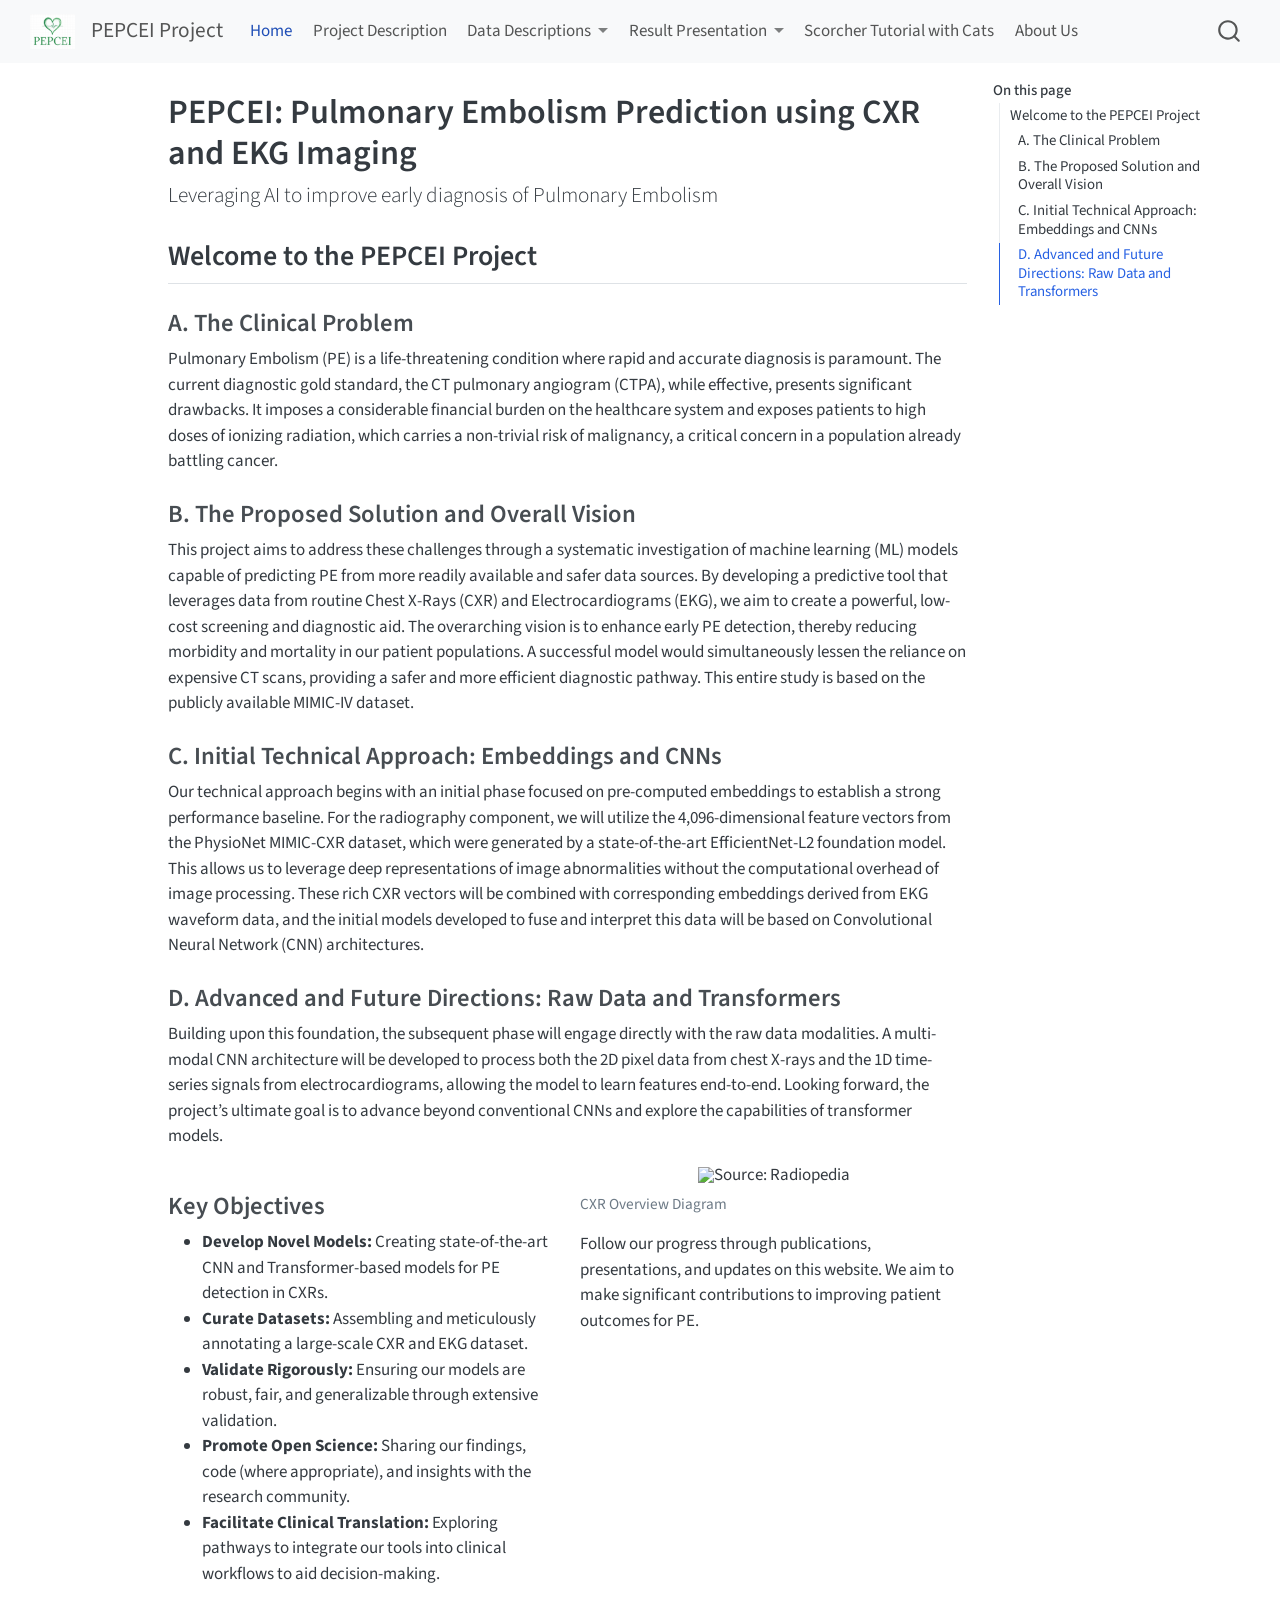
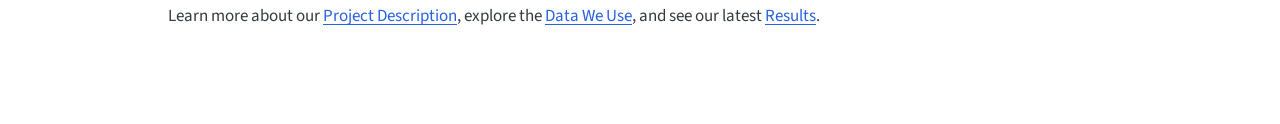
==== index.html @ 25989b94 "Built site for gh-pages" ====
<!DOCTYPE html>
<html xmlns="http://www.w3.org/1999/xhtml" lang="en" xml:lang="en"><head>

<meta charset="utf-8">
<meta name="generator" content="quarto-1.6.42">

<meta name="viewport" content="width=device-width, initial-scale=1.0, user-scalable=yes">


<title>PEPCEI: Pulmonary Embolism Prediction using CXR and EKG Imaging – PEPCEI</title>
<style>
code{white-space: pre-wrap;}
span.smallcaps{font-variant: small-caps;}
div.columns{display: flex; gap: min(4vw, 1.5em);}
div.column{flex: auto; overflow-x: auto;}
div.hanging-indent{margin-left: 1.5em; text-indent: -1.5em;}
ul.task-list{list-style: none;}
ul.task-list li input[type="checkbox"] {
  width: 0.8em;
  margin: 0 0.8em 0.2em -1em; /* quarto-specific, see https://github.com/quarto-dev/quarto-cli/issues/4556 */ 
  vertical-align: middle;
}
</style>


<script src="site_libs/quarto-nav/quarto-nav.js"></script>
<script src="site_libs/quarto-nav/headroom.min.js"></script>
<script src="site_libs/clipboard/clipboard.min.js"></script>
<script src="site_libs/quarto-search/autocomplete.umd.js"></script>
<script src="site_libs/quarto-search/fuse.min.js"></script>
<script src="site_libs/quarto-search/quarto-search.js"></script>
<meta name="quarto:offset" content="./">
<link href="./static/pepcei.png" rel="icon" type="image/png">
<script src="site_libs/quarto-html/quarto.js"></script>
<script src="site_libs/quarto-html/popper.min.js"></script>
<script src="site_libs/quarto-html/tippy.umd.min.js"></script>
<script src="site_libs/quarto-html/anchor.min.js"></script>
<link href="site_libs/quarto-html/tippy.css" rel="stylesheet">
<link href="site_libs/quarto-html/quarto-syntax-highlighting-2f5df379a58b258e96c21c0638c20c03.css" rel="stylesheet" id="quarto-text-highlighting-styles">
<script src="site_libs/bootstrap/bootstrap.min.js"></script>
<link href="site_libs/bootstrap/bootstrap-icons.css" rel="stylesheet">
<link href="site_libs/bootstrap/bootstrap-6bd9cfa162949bde0a231f530c97869d.min.css" rel="stylesheet" append-hash="true" id="quarto-bootstrap" data-mode="light">
<script id="quarto-search-options" type="application/json">{
  "location": "navbar",
  "copy-button": false,
  "collapse-after": 3,
  "panel-placement": "end",
  "type": "overlay",
  "limit": 50,
  "keyboard-shortcut": [
    "f",
    "/",
    "s"
  ],
  "show-item-context": false,
  "language": {
    "search-no-results-text": "No results",
    "search-matching-documents-text": "matching documents",
    "search-copy-link-title": "Copy link to search",
    "search-hide-matches-text": "Hide additional matches",
    "search-more-match-text": "more match in this document",
    "search-more-matches-text": "more matches in this document",
    "search-clear-button-title": "Clear",
    "search-text-placeholder": "",
    "search-detached-cancel-button-title": "Cancel",
    "search-submit-button-title": "Submit",
    "search-label": "Search"
  }
}</script>


<link rel="stylesheet" href="styles.css">
</head>

<body class="nav-fixed">

<div id="quarto-search-results"></div>
  <header id="quarto-header" class="headroom fixed-top">
    <nav class="navbar navbar-expand-lg " data-bs-theme="dark">
      <div class="navbar-container container-fluid">
      <div class="navbar-brand-container mx-auto">
    <a href="./index.html" class="navbar-brand navbar-brand-logo">
    <img src="./static/pepcei.png" alt="PEPCEI Logo" class="navbar-logo">
    </a>
    <a class="navbar-brand" href="./index.html">
    <span class="navbar-title">PEPCEI Project</span>
    </a>
  </div>
            <div id="quarto-search" class="" title="Search"></div>
          <button class="navbar-toggler" type="button" data-bs-toggle="collapse" data-bs-target="#navbarCollapse" aria-controls="navbarCollapse" role="menu" aria-expanded="false" aria-label="Toggle navigation" onclick="if (window.quartoToggleHeadroom) { window.quartoToggleHeadroom(); }">
  <span class="navbar-toggler-icon"></span>
</button>
          <div class="collapse navbar-collapse" id="navbarCollapse">
            <ul class="navbar-nav navbar-nav-scroll me-auto">
  <li class="nav-item">
    <a class="nav-link active" href="./index.html" aria-current="page"> 
<span class="menu-text">Home</span></a>
  </li>  
  <li class="nav-item">
    <a class="nav-link" href="./project-description.html"> 
<span class="menu-text">Project Description</span></a>
  </li>  
  <li class="nav-item dropdown ">
    <a class="nav-link dropdown-toggle" href="#" id="nav-menu-data-descriptions" role="link" data-bs-toggle="dropdown" aria-expanded="false">
 <span class="menu-text">Data Descriptions</span>
    </a>
    <ul class="dropdown-menu" aria-labelledby="nav-menu-data-descriptions">    
        <li>
    <a class="dropdown-item" href="./data/cxr.html">
 <span class="dropdown-text">CXR Data</span></a>
  </li>  
        <li>
    <a class="dropdown-item" href="./data/ekg.html">
 <span class="dropdown-text">EKG Data</span></a>
  </li>  
    </ul>
  </li>
  <li class="nav-item dropdown ">
    <a class="nav-link dropdown-toggle" href="#" id="nav-menu-result-presentation" role="link" data-bs-toggle="dropdown" aria-expanded="false">
 <span class="menu-text">Result Presentation</span>
    </a>
    <ul class="dropdown-menu" aria-labelledby="nav-menu-result-presentation">    
        <li>
    <a class="dropdown-item" href="./results/PEPCI_CXR_only_CNN.html">
 <span class="dropdown-text">CNN with CXR only</span></a>
  </li>  
        <li>
    <a class="dropdown-item" href="./results/transformer.qmd">
 <span class="dropdown-text">Transformer Models</span></a>
  </li>  
        <li>
    <a class="dropdown-item" href="./results/other.qmd">
 <span class="dropdown-text">Other Outputs</span></a>
  </li>  
    </ul>
  </li>
  <li class="nav-item">
    <a class="nav-link" href="./tutorial/tutorial_CNN_scorcher.html"> 
<span class="menu-text">Scorcher Tutorial with Cats</span></a>
  </li>  
  <li class="nav-item">
    <a class="nav-link" href="./about.html"> 
<span class="menu-text">About Us</span></a>
  </li>  
</ul>
          </div> <!-- /navcollapse -->
            <div class="quarto-navbar-tools">
</div>
      </div> <!-- /container-fluid -->
    </nav>
</header>
<!-- content -->
<div id="quarto-content" class="quarto-container page-columns page-rows-contents page-layout-article page-navbar">
<!-- sidebar -->
<!-- margin-sidebar -->
    <div id="quarto-margin-sidebar" class="sidebar margin-sidebar">
        <nav id="TOC" role="doc-toc" class="toc-active">
    <h2 id="toc-title">On this page</h2>
   
  <ul>
  <li><a href="#welcome-to-the-pepcei-project" id="toc-welcome-to-the-pepcei-project" class="nav-link active" data-scroll-target="#welcome-to-the-pepcei-project">Welcome to the PEPCEI Project</a>
  <ul class="collapse">
  <li><a href="#a.-the-clinical-problem" id="toc-a.-the-clinical-problem" class="nav-link" data-scroll-target="#a.-the-clinical-problem">A. The Clinical Problem</a></li>
  <li><a href="#b.-the-proposed-solution-and-overall-vision" id="toc-b.-the-proposed-solution-and-overall-vision" class="nav-link" data-scroll-target="#b.-the-proposed-solution-and-overall-vision">B. The Proposed Solution and Overall Vision</a></li>
  <li><a href="#c.-initial-technical-approach-embeddings-and-cnns" id="toc-c.-initial-technical-approach-embeddings-and-cnns" class="nav-link" data-scroll-target="#c.-initial-technical-approach-embeddings-and-cnns">C. Initial Technical Approach: Embeddings and CNNs</a></li>
  <li><a href="#d.-advanced-and-future-directions-raw-data-and-transformers" id="toc-d.-advanced-and-future-directions-raw-data-and-transformers" class="nav-link" data-scroll-target="#d.-advanced-and-future-directions-raw-data-and-transformers">D. Advanced and Future Directions: Raw Data and Transformers</a></li>
  </ul></li>
  </ul>
</nav>
    </div>
<!-- main -->
<main class="content" id="quarto-document-content">

<header id="title-block-header" class="quarto-title-block default">
<div class="quarto-title">
<h1 class="title">PEPCEI: Pulmonary Embolism Prediction using CXR and EKG Imaging</h1>
<p class="subtitle lead">Leveraging AI to improve early diagnosis of Pulmonary Embolism</p>
</div>



<div class="quarto-title-meta">

    
  
    
  </div>
  


</header>


<section id="welcome-to-the-pepcei-project" class="level2">
<h2 class="anchored" data-anchor-id="welcome-to-the-pepcei-project">Welcome to the PEPCEI Project</h2>
<section id="a.-the-clinical-problem" class="level3">
<h3 class="anchored" data-anchor-id="a.-the-clinical-problem">A. The Clinical Problem</h3>
<p>Pulmonary Embolism (PE) is a life-threatening condition where rapid and accurate diagnosis is paramount. The current diagnostic gold standard, the CT pulmonary angiogram (CTPA), while effective, presents significant drawbacks. It imposes a considerable financial burden on the healthcare system and exposes patients to high doses of ionizing radiation, which carries a non-trivial risk of malignancy, a critical concern in a population already battling cancer.</p>
</section>
<section id="b.-the-proposed-solution-and-overall-vision" class="level3">
<h3 class="anchored" data-anchor-id="b.-the-proposed-solution-and-overall-vision">B. The Proposed Solution and Overall Vision</h3>
<p>This project aims to address these challenges through a systematic investigation of machine learning (ML) models capable of predicting PE from more readily available and safer data sources. By developing a predictive tool that leverages data from routine Chest X-Rays (CXR) and Electrocardiograms (EKG), we aim to create a powerful, low-cost screening and diagnostic aid. The overarching vision is to enhance early PE detection, thereby reducing morbidity and mortality in our patient populations. A successful model would simultaneously lessen the reliance on expensive CT scans, providing a safer and more efficient diagnostic pathway. This entire study is based on the publicly available MIMIC-IV dataset.</p>
</section>
<section id="c.-initial-technical-approach-embeddings-and-cnns" class="level3">
<h3 class="anchored" data-anchor-id="c.-initial-technical-approach-embeddings-and-cnns">C. Initial Technical Approach: Embeddings and CNNs</h3>
<p>Our technical approach begins with an initial phase focused on pre-computed embeddings to establish a strong performance baseline. For the radiography component, we will utilize the 4,096-dimensional feature vectors from the PhysioNet MIMIC-CXR dataset, which were generated by a state-of-the-art EfficientNet-L2 foundation model. This allows us to leverage deep representations of image abnormalities without the computational overhead of image processing. These rich CXR vectors will be combined with corresponding embeddings derived from EKG waveform data, and the initial models developed to fuse and interpret this data will be based on Convolutional Neural Network (CNN) architectures.</p>
</section>
<section id="d.-advanced-and-future-directions-raw-data-and-transformers" class="level3">
<h3 class="anchored" data-anchor-id="d.-advanced-and-future-directions-raw-data-and-transformers">D. Advanced and Future Directions: Raw Data and Transformers</h3>
<p>Building upon this foundation, the subsequent phase will engage directly with the raw data modalities. A multi-modal CNN architecture will be developed to process both the 2D pixel data from chest X-rays and the 1D time-series signals from electrocardiograms, allowing the model to learn features end-to-end. Looking forward, the project’s ultimate goal is to advance beyond conventional CNNs and explore the capabilities of transformer models.</p>
</section>
<div class="grid">
<section id="key-objectives" class="level3 g-col-12 g-col-md-6">
<h3 class="anchored" data-anchor-id="key-objectives">Key Objectives</h3>
<ul>
<li><strong>Develop Novel Models:</strong> Creating state-of-the-art CNN and Transformer-based models for PE detection in CXRs.</li>
<li><strong>Curate Datasets:</strong> Assembling and meticulously annotating a large-scale CXR and EKG dataset.</li>
<li><strong>Validate Rigorously:</strong> Ensuring our models are robust, fair, and generalizable through extensive validation.</li>
<li><strong>Promote Open Science:</strong> Sharing our findings, code (where appropriate), and insights with the research community.</li>
<li><strong>Facilitate Clinical Translation:</strong> Exploring pathways to integrate our tools into clinical workflows to aid decision-making.</li>
</ul>
</section>
<div class="g-col-12 g-col-md-6">
<div class="quarto-figure quarto-figure-center">
<figure class="figure">
<p><img src="https://prod-images-static.radiopaedia.org/images/59759669/dba7a4150055f33285f81cc0767b741f95dbd9fc1e691b6a5a774408ff565043_big_gallery.jpeg" class="img-fluid figure-img" alt="Source: Radiopedia"></p>
<figcaption>CXR Overview Diagram</figcaption>
</figure>
</div>
<p>Follow our progress through publications, presentations, and updates on this website. We aim to make significant contributions to improving patient outcomes for PE.</p>
</div>
</div>
<p>Learn more about our <a href="./project-description.html">Project Description</a>, explore the <a href="./data/cxr.html">Data We Use</a>, and see our latest <a href="./results/cnn.html">Results</a>.</p>


</section>

</main> <!-- /main -->
<script id="quarto-html-after-body" type="application/javascript">
window.document.addEventListener("DOMContentLoaded", function (event) {
  const toggleBodyColorMode = (bsSheetEl) => {
    const mode = bsSheetEl.getAttribute("data-mode");
    const bodyEl = window.document.querySelector("body");
    if (mode === "dark") {
      bodyEl.classList.add("quarto-dark");
      bodyEl.classList.remove("quarto-light");
    } else {
      bodyEl.classList.add("quarto-light");
      bodyEl.classList.remove("quarto-dark");
    }
  }
  const toggleBodyColorPrimary = () => {
    const bsSheetEl = window.document.querySelector("link#quarto-bootstrap");
    if (bsSheetEl) {
      toggleBodyColorMode(bsSheetEl);
    }
  }
  toggleBodyColorPrimary();  
  const icon = "";
  const anchorJS = new window.AnchorJS();
  anchorJS.options = {
    placement: 'right',
    icon: icon
  };
  anchorJS.add('.anchored');
  const isCodeAnnotation = (el) => {
    for (const clz of el.classList) {
      if (clz.startsWith('code-annotation-')) {                     
        return true;
      }
    }
    return false;
  }
  const onCopySuccess = function(e) {
    // button target
    const button = e.trigger;
    // don't keep focus
    button.blur();
    // flash "checked"
    button.classList.add('code-copy-button-checked');
    var currentTitle = button.getAttribute("title");
    button.setAttribute("title", "Copied!");
    let tooltip;
    if (window.bootstrap) {
      button.setAttribute("data-bs-toggle", "tooltip");
      button.setAttribute("data-bs-placement", "left");
      button.setAttribute("data-bs-title", "Copied!");
      tooltip = new bootstrap.Tooltip(button, 
        { trigger: "manual", 
          customClass: "code-copy-button-tooltip",
          offset: [0, -8]});
      tooltip.show();    
    }
    setTimeout(function() {
      if (tooltip) {
        tooltip.hide();
        button.removeAttribute("data-bs-title");
        button.removeAttribute("data-bs-toggle");
        button.removeAttribute("data-bs-placement");
      }
      button.setAttribute("title", currentTitle);
      button.classList.remove('code-copy-button-checked');
    }, 1000);
    // clear code selection
    e.clearSelection();
  }
  const getTextToCopy = function(trigger) {
      const codeEl = trigger.previousElementSibling.cloneNode(true);
      for (const childEl of codeEl.children) {
        if (isCodeAnnotation(childEl)) {
          childEl.remove();
        }
      }
      return codeEl.innerText;
  }
  const clipboard = new window.ClipboardJS('.code-copy-button:not([data-in-quarto-modal])', {
    text: getTextToCopy
  });
  clipboard.on('success', onCopySuccess);
  if (window.document.getElementById('quarto-embedded-source-code-modal')) {
    const clipboardModal = new window.ClipboardJS('.code-copy-button[data-in-quarto-modal]', {
      text: getTextToCopy,
      container: window.document.getElementById('quarto-embedded-source-code-modal')
    });
    clipboardModal.on('success', onCopySuccess);
  }
    var localhostRegex = new RegExp(/^(?:http|https):\/\/localhost\:?[0-9]*\//);
    var mailtoRegex = new RegExp(/^mailto:/);
      var filterRegex = new RegExp("https:\/\/your-pepci-website-url\.com");
    var isInternal = (href) => {
        return filterRegex.test(href) || localhostRegex.test(href) || mailtoRegex.test(href);
    }
    // Inspect non-navigation links and adorn them if external
 	var links = window.document.querySelectorAll('a[href]:not(.nav-link):not(.navbar-brand):not(.toc-action):not(.sidebar-link):not(.sidebar-item-toggle):not(.pagination-link):not(.no-external):not([aria-hidden]):not(.dropdown-item):not(.quarto-navigation-tool):not(.about-link)');
    for (var i=0; i<links.length; i++) {
      const link = links[i];
      if (!isInternal(link.href)) {
        // undo the damage that might have been done by quarto-nav.js in the case of
        // links that we want to consider external
        if (link.dataset.originalHref !== undefined) {
          link.href = link.dataset.originalHref;
        }
      }
    }
  function tippyHover(el, contentFn, onTriggerFn, onUntriggerFn) {
    const config = {
      allowHTML: true,
      maxWidth: 500,
      delay: 100,
      arrow: false,
      appendTo: function(el) {
          return el.parentElement;
      },
      interactive: true,
      interactiveBorder: 10,
      theme: 'quarto',
      placement: 'bottom-start',
    };
    if (contentFn) {
      config.content = contentFn;
    }
    if (onTriggerFn) {
      config.onTrigger = onTriggerFn;
    }
    if (onUntriggerFn) {
      config.onUntrigger = onUntriggerFn;
    }
    window.tippy(el, config); 
  }
  const noterefs = window.document.querySelectorAll('a[role="doc-noteref"]');
  for (var i=0; i<noterefs.length; i++) {
    const ref = noterefs[i];
    tippyHover(ref, function() {
      // use id or data attribute instead here
      let href = ref.getAttribute('data-footnote-href') || ref.getAttribute('href');
      try { href = new URL(href).hash; } catch {}
      const id = href.replace(/^#\/?/, "");
      const note = window.document.getElementById(id);
      if (note) {
        return note.innerHTML;
      } else {
        return "";
      }
    });
  }
  const xrefs = window.document.querySelectorAll('a.quarto-xref');
  const processXRef = (id, note) => {
    // Strip column container classes
    const stripColumnClz = (el) => {
      el.classList.remove("page-full", "page-columns");
      if (el.children) {
        for (const child of el.children) {
          stripColumnClz(child);
        }
      }
    }
    stripColumnClz(note)
    if (id === null || id.startsWith('sec-')) {
      // Special case sections, only their first couple elements
      const container = document.createElement("div");
      if (note.children && note.children.length > 2) {
        container.appendChild(note.children[0].cloneNode(true));
        for (let i = 1; i < note.children.length; i++) {
          const child = note.children[i];
          if (child.tagName === "P" && child.innerText === "") {
            continue;
          } else {
            container.appendChild(child.cloneNode(true));
            break;
          }
        }
        if (window.Quarto?.typesetMath) {
          window.Quarto.typesetMath(container);
        }
        return container.innerHTML
      } else {
        if (window.Quarto?.typesetMath) {
          window.Quarto.typesetMath(note);
        }
        return note.innerHTML;
      }
    } else {
      // Remove any anchor links if they are present
      const anchorLink = note.querySelector('a.anchorjs-link');
      if (anchorLink) {
        anchorLink.remove();
      }
      if (window.Quarto?.typesetMath) {
        window.Quarto.typesetMath(note);
      }
      if (note.classList.contains("callout")) {
        return note.outerHTML;
      } else {
        return note.innerHTML;
      }
    }
  }
  for (var i=0; i<xrefs.length; i++) {
    const xref = xrefs[i];
    tippyHover(xref, undefined, function(instance) {
      instance.disable();
      let url = xref.getAttribute('href');
      let hash = undefined; 
      if (url.startsWith('#')) {
        hash = url;
      } else {
        try { hash = new URL(url).hash; } catch {}
      }
      if (hash) {
        const id = hash.replace(/^#\/?/, "");
        const note = window.document.getElementById(id);
        if (note !== null) {
          try {
            const html = processXRef(id, note.cloneNode(true));
            instance.setContent(html);
          } finally {
            instance.enable();
            instance.show();
          }
        } else {
          // See if we can fetch this
          fetch(url.split('#')[0])
          .then(res => res.text())
          .then(html => {
            const parser = new DOMParser();
            const htmlDoc = parser.parseFromString(html, "text/html");
            const note = htmlDoc.getElementById(id);
            if (note !== null) {
              const html = processXRef(id, note);
              instance.setContent(html);
            } 
          }).finally(() => {
            instance.enable();
            instance.show();
          });
        }
      } else {
        // See if we can fetch a full url (with no hash to target)
        // This is a special case and we should probably do some content thinning / targeting
        fetch(url)
        .then(res => res.text())
        .then(html => {
          const parser = new DOMParser();
          const htmlDoc = parser.parseFromString(html, "text/html");
          const note = htmlDoc.querySelector('main.content');
          if (note !== null) {
            // This should only happen for chapter cross references
            // (since there is no id in the URL)
            // remove the first header
            if (note.children.length > 0 && note.children[0].tagName === "HEADER") {
              note.children[0].remove();
            }
            const html = processXRef(null, note);
            instance.setContent(html);
          } 
        }).finally(() => {
          instance.enable();
          instance.show();
        });
      }
    }, function(instance) {
    });
  }
      let selectedAnnoteEl;
      const selectorForAnnotation = ( cell, annotation) => {
        let cellAttr = 'data-code-cell="' + cell + '"';
        let lineAttr = 'data-code-annotation="' +  annotation + '"';
        const selector = 'span[' + cellAttr + '][' + lineAttr + ']';
        return selector;
      }
      const selectCodeLines = (annoteEl) => {
        const doc = window.document;
        const targetCell = annoteEl.getAttribute("data-target-cell");
        const targetAnnotation = annoteEl.getAttribute("data-target-annotation");
        const annoteSpan = window.document.querySelector(selectorForAnnotation(targetCell, targetAnnotation));
        const lines = annoteSpan.getAttribute("data-code-lines").split(",");
        const lineIds = lines.map((line) => {
          return targetCell + "-" + line;
        })
        let top = null;
        let height = null;
        let parent = null;
        if (lineIds.length > 0) {
            //compute the position of the single el (top and bottom and make a div)
            const el = window.document.getElementById(lineIds[0]);
            top = el.offsetTop;
            height = el.offsetHeight;
            parent = el.parentElement.parentElement;
          if (lineIds.length > 1) {
            const lastEl = window.document.getElementById(lineIds[lineIds.length - 1]);
            const bottom = lastEl.offsetTop + lastEl.offsetHeight;
            height = bottom - top;
          }
          if (top !== null && height !== null && parent !== null) {
            // cook up a div (if necessary) and position it 
            let div = window.document.getElementById("code-annotation-line-highlight");
            if (div === null) {
              div = window.document.createElement("div");
              div.setAttribute("id", "code-annotation-line-highlight");
              div.style.position = 'absolute';
              parent.appendChild(div);
            }
            div.style.top = top - 2 + "px";
            div.style.height = height + 4 + "px";
            div.style.left = 0;
            let gutterDiv = window.document.getElementById("code-annotation-line-highlight-gutter");
            if (gutterDiv === null) {
              gutterDiv = window.document.createElement("div");
              gutterDiv.setAttribute("id", "code-annotation-line-highlight-gutter");
              gutterDiv.style.position = 'absolute';
              const codeCell = window.document.getElementById(targetCell);
              const gutter = codeCell.querySelector('.code-annotation-gutter');
              gutter.appendChild(gutterDiv);
            }
            gutterDiv.style.top = top - 2 + "px";
            gutterDiv.style.height = height + 4 + "px";
          }
          selectedAnnoteEl = annoteEl;
        }
      };
      const unselectCodeLines = () => {
        const elementsIds = ["code-annotation-line-highlight", "code-annotation-line-highlight-gutter"];
        elementsIds.forEach((elId) => {
          const div = window.document.getElementById(elId);
          if (div) {
            div.remove();
          }
        });
        selectedAnnoteEl = undefined;
      };
        // Handle positioning of the toggle
    window.addEventListener(
      "resize",
      throttle(() => {
        elRect = undefined;
        if (selectedAnnoteEl) {
          selectCodeLines(selectedAnnoteEl);
        }
      }, 10)
    );
    function throttle(fn, ms) {
    let throttle = false;
    let timer;
      return (...args) => {
        if(!throttle) { // first call gets through
            fn.apply(this, args);
            throttle = true;
        } else { // all the others get throttled
            if(timer) clearTimeout(timer); // cancel #2
            timer = setTimeout(() => {
              fn.apply(this, args);
              timer = throttle = false;
            }, ms);
        }
      };
    }
      // Attach click handler to the DT
      const annoteDls = window.document.querySelectorAll('dt[data-target-cell]');
      for (const annoteDlNode of annoteDls) {
        annoteDlNode.addEventListener('click', (event) => {
          const clickedEl = event.target;
          if (clickedEl !== selectedAnnoteEl) {
            unselectCodeLines();
            const activeEl = window.document.querySelector('dt[data-target-cell].code-annotation-active');
            if (activeEl) {
              activeEl.classList.remove('code-annotation-active');
            }
            selectCodeLines(clickedEl);
            clickedEl.classList.add('code-annotation-active');
          } else {
            // Unselect the line
            unselectCodeLines();
            clickedEl.classList.remove('code-annotation-active');
          }
        });
      }
  const findCites = (el) => {
    const parentEl = el.parentElement;
    if (parentEl) {
      const cites = parentEl.dataset.cites;
      if (cites) {
        return {
          el,
          cites: cites.split(' ')
        };
      } else {
        return findCites(el.parentElement)
      }
    } else {
      return undefined;
    }
  };
  var bibliorefs = window.document.querySelectorAll('a[role="doc-biblioref"]');
  for (var i=0; i<bibliorefs.length; i++) {
    const ref = bibliorefs[i];
    const citeInfo = findCites(ref);
    if (citeInfo) {
      tippyHover(citeInfo.el, function() {
        var popup = window.document.createElement('div');
        citeInfo.cites.forEach(function(cite) {
          var citeDiv = window.document.createElement('div');
          citeDiv.classList.add('hanging-indent');
          citeDiv.classList.add('csl-entry');
          var biblioDiv = window.document.getElementById('ref-' + cite);
          if (biblioDiv) {
            citeDiv.innerHTML = biblioDiv.innerHTML;
          }
          popup.appendChild(citeDiv);
        });
        return popup.innerHTML;
      });
    }
  }
});
</script>
</div> <!-- /content -->




</body></html>
---- site_libs/quarto-html/tippy.css ----
.tippy-box[data-animation=fade][data-state=hidden]{opacity:0}[data-tippy-root]{max-width:calc(100vw - 10px)}.tippy-box{position:relative;background-color:#333;color:#fff;border-radius:4px;font-size:14px;line-height:1.4;white-space:normal;outline:0;transition-property:transform,visibility,opacity}.tippy-box[data-placement^=top]>.tippy-arrow{bottom:0}.tippy-box[data-placement^=top]>.tippy-arrow:before{bottom:-7px;left:0;border-width:8px 8px 0;border-top-color:initial;transform-origin:center top}.tippy-box[data-placement^=bottom]>.tippy-arrow{top:0}.tippy-box[data-placement^=bottom]>.tippy-arrow:before{top:-7px;left:0;border-width:0 8px 8px;border-bottom-color:initial;transform-origin:center bottom}.tippy-box[data-placement^=left]>.tippy-arrow{right:0}.tippy-box[data-placement^=left]>.tippy-arrow:before{border-width:8px 0 8px 8px;border-left-color:initial;right:-7px;transform-origin:center left}.tippy-box[data-placement^=right]>.tippy-arrow{left:0}.tippy-box[data-placement^=right]>.tippy-arrow:before{left:-7px;border-width:8px 8px 8px 0;border-right-color:initial;transform-origin:center right}.tippy-box[data-inertia][data-state=visible]{transition-timing-function:cubic-bezier(.54,1.5,.38,1.11)}.tippy-arrow{width:16px;height:16px;color:#333}.tippy-arrow:before{content:"";position:absolute;border-color:transparent;border-style:solid}.tippy-content{position:relative;padding:5px 9px;z-index:1}
---- site_libs/quarto-html/quarto-syntax-highlighting-2f5df379a58b258e96c21c0638c20c03.css ----
/* quarto syntax highlight colors */
:root {
  --quarto-hl-ot-color: #003B4F;
  --quarto-hl-at-color: #657422;
  --quarto-hl-ss-color: #20794D;
  --quarto-hl-an-color: #5E5E5E;
  --quarto-hl-fu-color: #4758AB;
  --quarto-hl-st-color: #20794D;
  --quarto-hl-cf-color: #003B4F;
  --quarto-hl-op-color: #5E5E5E;
  --quarto-hl-er-color: #AD0000;
  --quarto-hl-bn-color: #AD0000;
  --quarto-hl-al-color: #AD0000;
  --quarto-hl-va-color: #111111;
  --quarto-hl-bu-color: inherit;
  --quarto-hl-ex-color: inherit;
  --quarto-hl-pp-color: #AD0000;
  --quarto-hl-in-color: #5E5E5E;
  --quarto-hl-vs-color: #20794D;
  --quarto-hl-wa-color: #5E5E5E;
  --quarto-hl-do-color: #5E5E5E;
  --quarto-hl-im-color: #00769E;
  --quarto-hl-ch-color: #20794D;
  --quarto-hl-dt-color: #AD0000;
  --quarto-hl-fl-color: #AD0000;
  --quarto-hl-co-color: #5E5E5E;
  --quarto-hl-cv-color: #5E5E5E;
  --quarto-hl-cn-color: #8f5902;
  --quarto-hl-sc-color: #5E5E5E;
  --quarto-hl-dv-color: #AD0000;
  --quarto-hl-kw-color: #003B4F;
}

/* other quarto variables */
:root {
  --quarto-font-monospace: SFMono-Regular, Menlo, Monaco, Consolas, "Liberation Mono", "Courier New", monospace;
}

pre > code.sourceCode > span {
  color: #003B4F;
}

code span {
  color: #003B4F;
}

code.sourceCode > span {
  color: #003B4F;
}

div.sourceCode,
div.sourceCode pre.sourceCode {
  color: #003B4F;
}

code span.ot {
  color: #003B4F;
  font-style: inherit;
}

code span.at {
  color: #657422;
  font-style: inherit;
}

code span.ss {
  color: #20794D;
  font-style: inherit;
}

code span.an {
  color: #5E5E5E;
  font-style: inherit;
}

code span.fu {
  color: #4758AB;
  font-style: inherit;
}

code span.st {
  color: #20794D;
  font-style: inherit;
}

code span.cf {
  color: #003B4F;
  font-weight: bold;
  font-style: inherit;
}

code span.op {
  color: #5E5E5E;
  font-style: inherit;
}

code span.er {
  color: #AD0000;
  font-style: inherit;
}

code span.bn {
  color: #AD0000;
  font-style: inherit;
}

code span.al {
  color: #AD0000;
  font-style: inherit;
}

code span.va {
  color: #111111;
  font-style: inherit;
}

code span.bu {
  font-style: inherit;
}

code span.ex {
  font-style: inherit;
}

code span.pp {
  color: #AD0000;
  font-style: inherit;
}

code span.in {
  color: #5E5E5E;
  font-style: inherit;
}

code span.vs {
  color: #20794D;
  font-style: inherit;
}

code span.wa {
  color: #5E5E5E;
  font-style: italic;
}

code span.do {
  color: #5E5E5E;
  font-style: italic;
}

code span.im {
  color: #00769E;
  font-style: inherit;
}

code span.ch {
  color: #20794D;
  font-style: inherit;
}

code span.dt {
  color: #AD0000;
  font-style: inherit;
}

code span.fl {
  color: #AD0000;
  font-style: inherit;
}

code span.co {
  color: #5E5E5E;
  font-style: inherit;
}

code span.cv {
  color: #5E5E5E;
  font-style: italic;
}

code span.cn {
  color: #8f5902;
  font-style: inherit;
}

code span.sc {
  color: #5E5E5E;
  font-style: inherit;
}

code span.dv {
  color: #AD0000;
  font-style: inherit;
}

code span.kw {
  color: #003B4F;
  font-weight: bold;
  font-style: inherit;
}

.prevent-inlining {
  content: "</";
}

/*# sourceMappingURL=35eb38a806ee71ea6d2563be2308c832.css.map */
---- styles.css ----
/* styles.css */

/* Example: Custom body font */
/*
body {
  font-family: 'Helvetica Neue', Helvetica, Arial, sans-serif;
}
*/

/* Example: Navbar logo styling */
.navbar-brand img {
  max-height: 35px; /* Adjust as needed */
  margin-right: 8px;
}

/* Example: Card image styling for team members */
.about-team .card .card-img-top {
  width: 100%;
  /* max-height: 220px; /* Or specific height */
  /* aspect-ratio: 1 / 1; /* For square images */
  object-fit: cover;
  border-bottom: 1px solid #eee;
}

/* Example: Specific styling for hero images if used in YAML */
/*
.quarto-title-block-image {
  max-height: 400px;
  object-fit: cover;
}
*/

/* Add any other custom styles your PEPCI website might need */
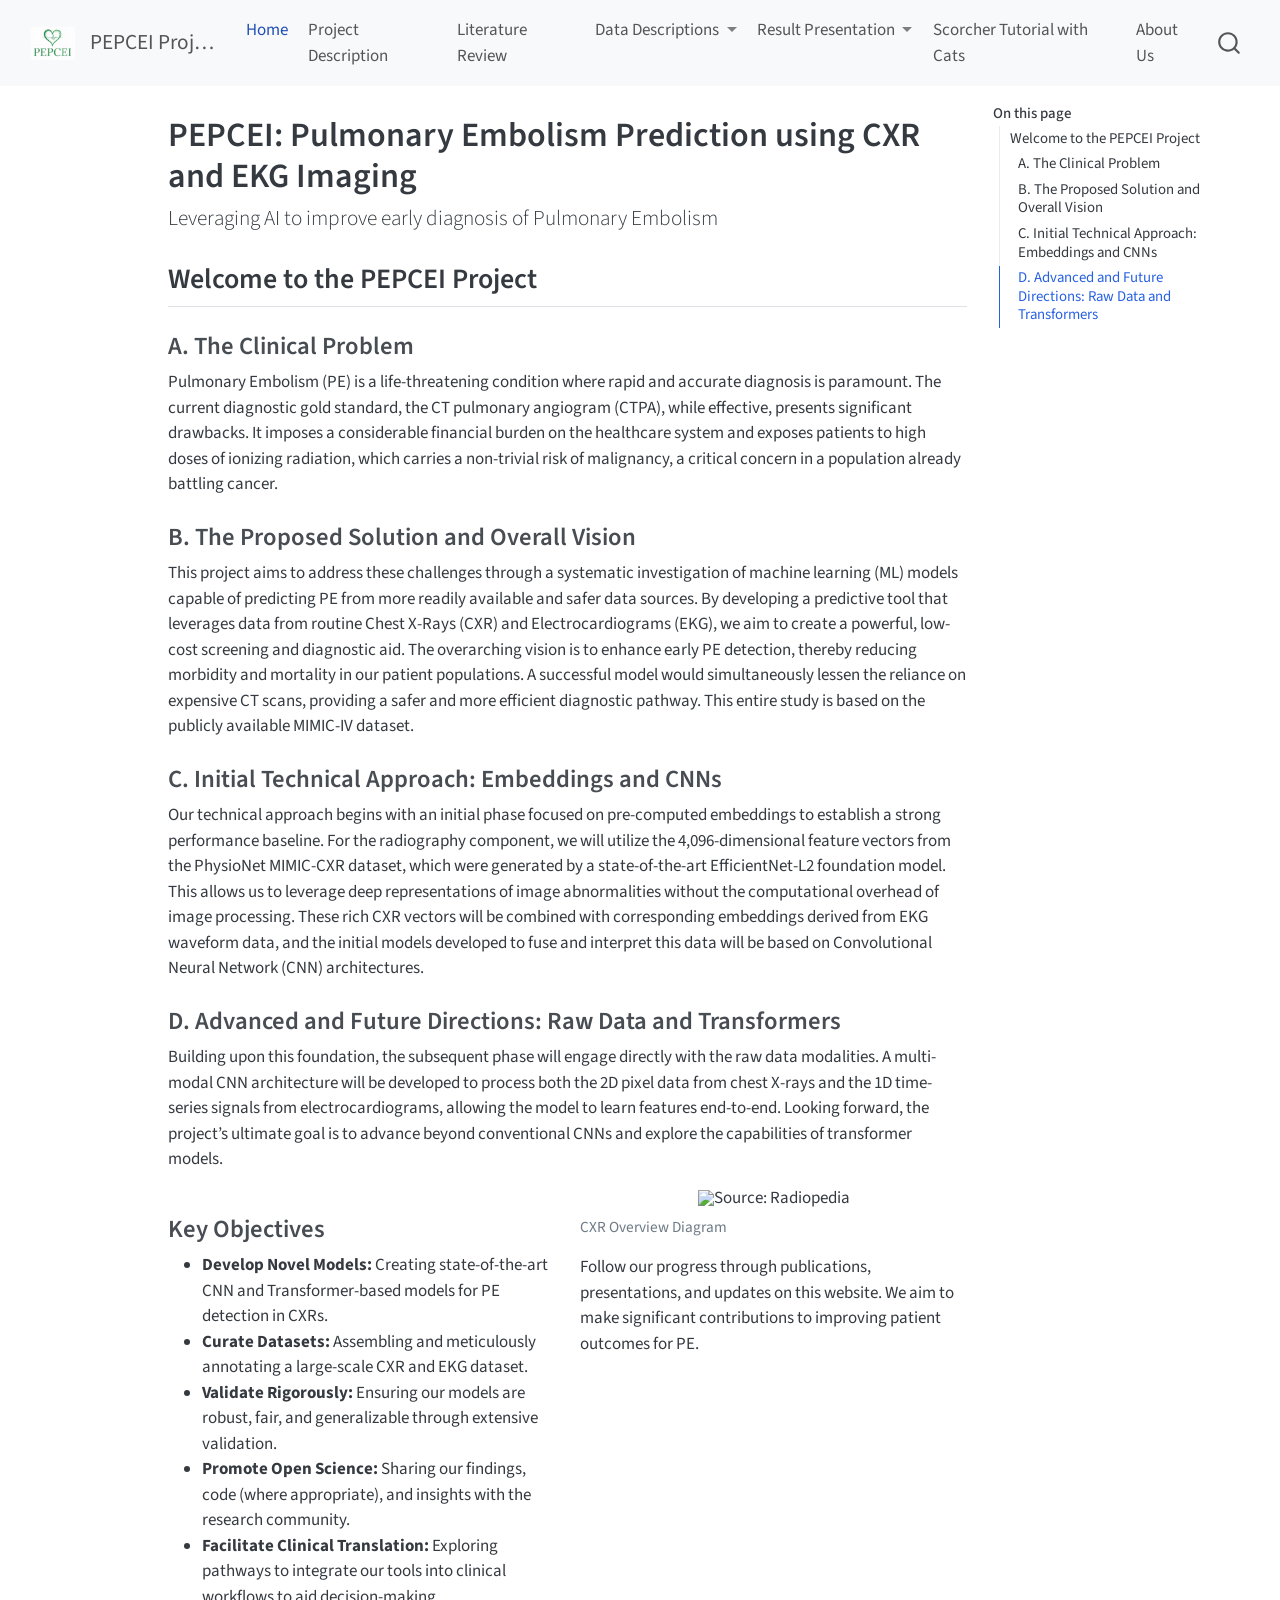
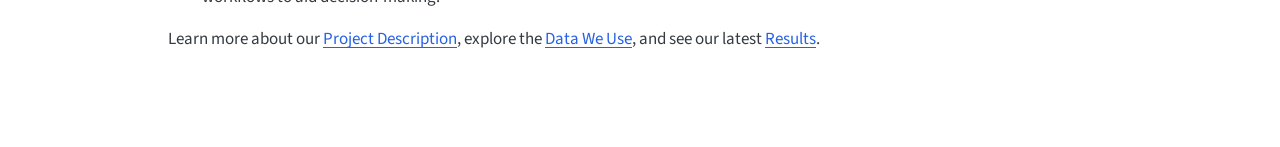
==== commit a5234f92: "Built site for gh-pages" ====
--- a/index.html
+++ b/index.html
@@ -100,6 +100,10 @@
     <a class="nav-link" href="./project-description.html"> 
 <span class="menu-text">Project Description</span></a>
   </li>  
+  <li class="nav-item">
+    <a class="nav-link" href="./LitReview.html"> 
+<span class="menu-text">Literature Review</span></a>
+  </li>  
   <li class="nav-item dropdown ">
     <a class="nav-link dropdown-toggle" href="#" id="nav-menu-data-descriptions" role="link" data-bs-toggle="dropdown" aria-expanded="false">
  <span class="menu-text">Data Descriptions</span>
@@ -326,7 +330,7 @@
   }
     var localhostRegex = new RegExp(/^(?:http|https):\/\/localhost\:?[0-9]*\//);
     var mailtoRegex = new RegExp(/^mailto:/);
-      var filterRegex = new RegExp("https:\/\/your-pepci-website-url\.com");
+      var filterRegex = new RegExp("https:\/\/awanafiaz\.github\.io\/PEPCEI_site\/");
     var isInternal = (href) => {
         return filterRegex.test(href) || localhostRegex.test(href) || mailtoRegex.test(href);
     }
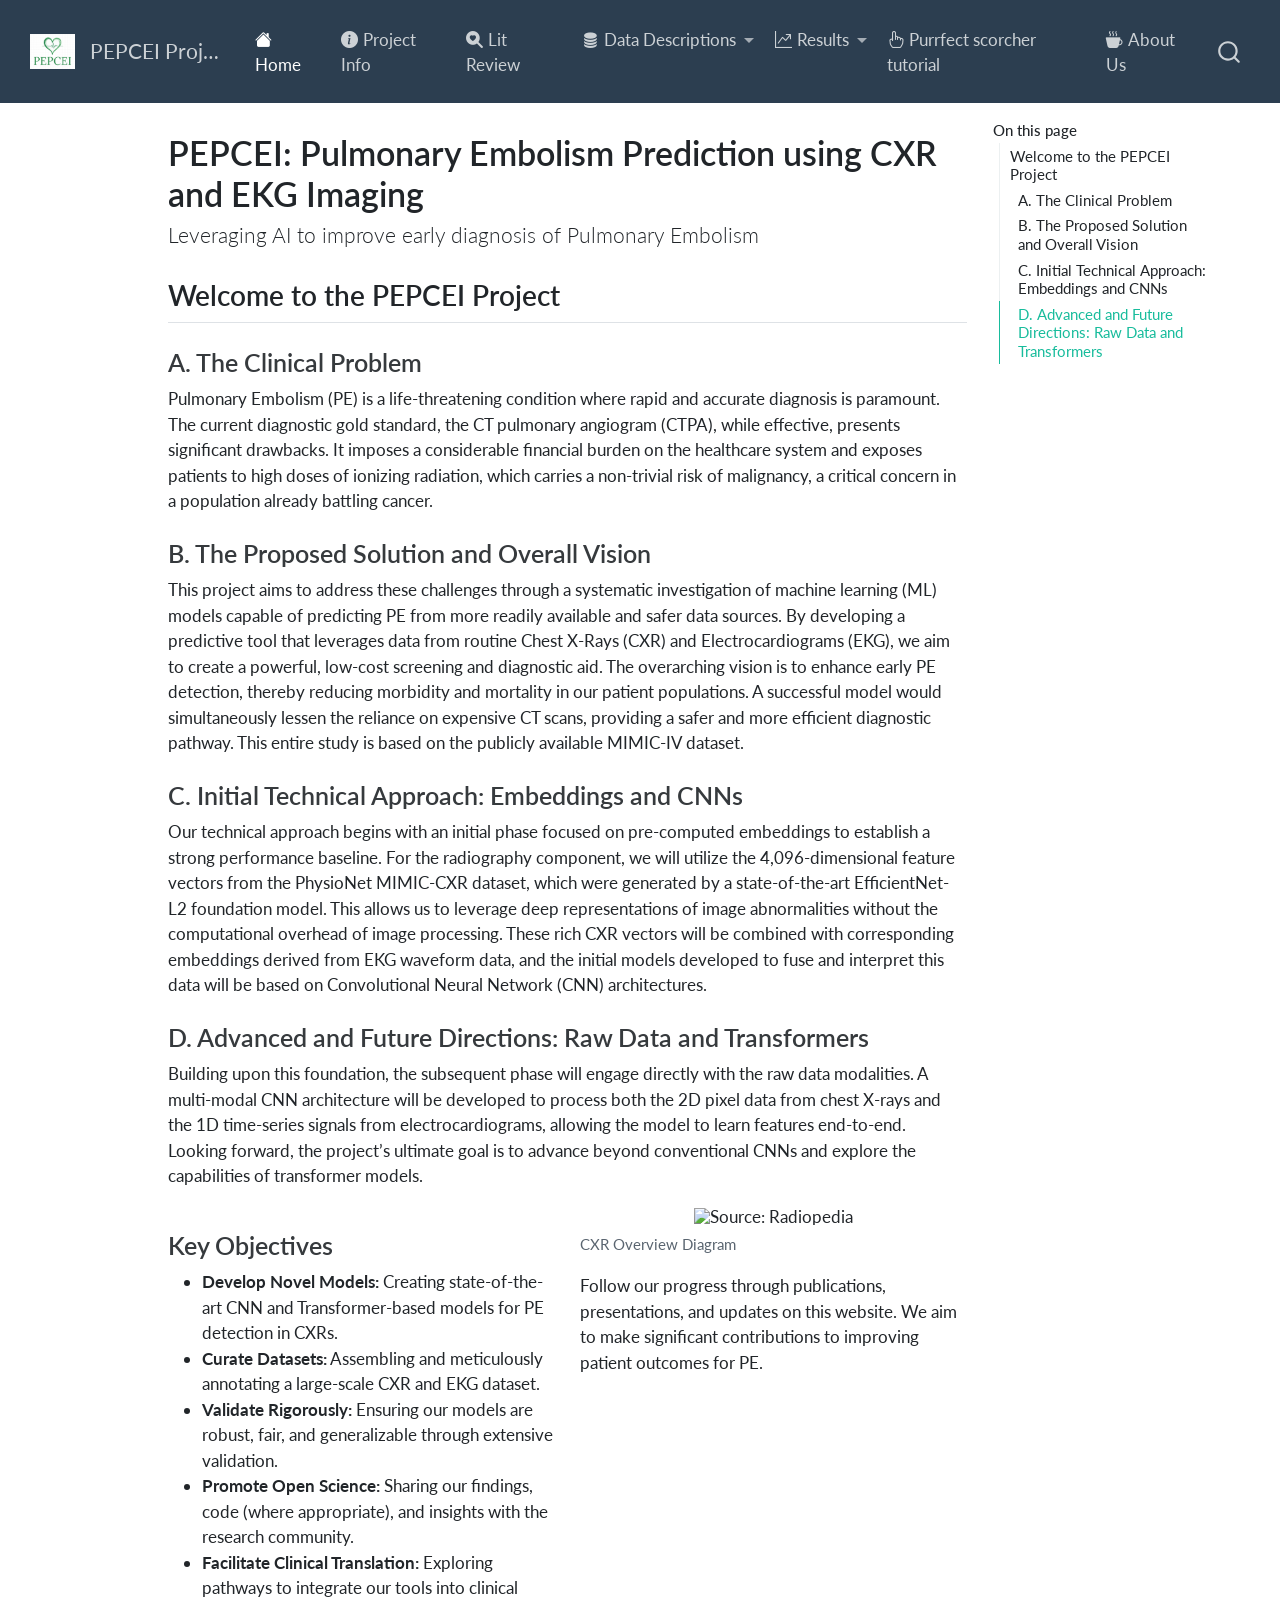
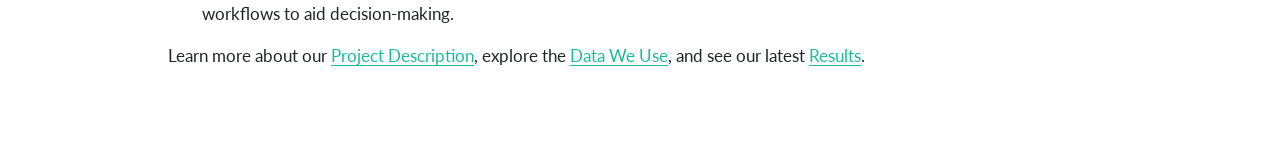
==== commit 0c07d856: "Built site for gh-pages" ====
--- a/index.html
+++ b/index.html
@@ -39,7 +39,7 @@
 <link href="site_libs/quarto-html/quarto-syntax-highlighting-2f5df379a58b258e96c21c0638c20c03.css" rel="stylesheet" id="quarto-text-highlighting-styles">
 <script src="site_libs/bootstrap/bootstrap.min.js"></script>
 <link href="site_libs/bootstrap/bootstrap-icons.css" rel="stylesheet">
-<link href="site_libs/bootstrap/bootstrap-6bd9cfa162949bde0a231f530c97869d.min.css" rel="stylesheet" append-hash="true" id="quarto-bootstrap" data-mode="light">
+<link href="site_libs/bootstrap/bootstrap-d1b12f2568ecbe55642fee6aa00bd082.min.css" rel="stylesheet" append-hash="true" id="quarto-bootstrap" data-mode="light">
 <script id="quarto-search-options" type="application/json">{
   "location": "navbar",
   "copy-button": false,
@@ -93,19 +93,24 @@
           <div class="collapse navbar-collapse" id="navbarCollapse">
             <ul class="navbar-nav navbar-nav-scroll me-auto">
   <li class="nav-item">
-    <a class="nav-link active" href="./index.html" aria-current="page"> 
+    <a class="nav-link active" href="./index.html" aria-current="page"> <i class="bi bi-house-fill" role="img">
+</i> 
 <span class="menu-text">Home</span></a>
   </li>  
   <li class="nav-item">
-    <a class="nav-link" href="./project-description.html"> 
-<span class="menu-text">Project Description</span></a>
+    <a class="nav-link" href="./project-description.html"> <i class="bi bi-info-circle-fill" role="img">
+</i> 
+<span class="menu-text">Project Info</span></a>
   </li>  
   <li class="nav-item">
-    <a class="nav-link" href="./LitReview.html"> 
-<span class="menu-text">Literature Review</span></a>
+    <a class="nav-link" href="./LitReview.html"> <i class="bi bi-search-heart-fill" role="img">
+</i> 
+<span class="menu-text">Lit Review</span></a>
   </li>  
   <li class="nav-item dropdown ">
     <a class="nav-link dropdown-toggle" href="#" id="nav-menu-data-descriptions" role="link" data-bs-toggle="dropdown" aria-expanded="false">
+      <i class="bi bi-database-fill" role="img">
+</i> 
  <span class="menu-text">Data Descriptions</span>
     </a>
     <ul class="dropdown-menu" aria-labelledby="nav-menu-data-descriptions">    
@@ -120,30 +125,26 @@
     </ul>
   </li>
   <li class="nav-item dropdown ">
-    <a class="nav-link dropdown-toggle" href="#" id="nav-menu-result-presentation" role="link" data-bs-toggle="dropdown" aria-expanded="false">
- <span class="menu-text">Result Presentation</span>
+    <a class="nav-link dropdown-toggle" href="#" id="nav-menu-results" role="link" data-bs-toggle="dropdown" aria-expanded="false">
+      <i class="bi bi-graph-up-arrow" role="img">
+</i> 
+ <span class="menu-text">Results</span>
     </a>
-    <ul class="dropdown-menu" aria-labelledby="nav-menu-result-presentation">    
+    <ul class="dropdown-menu" aria-labelledby="nav-menu-results">    
         <li>
     <a class="dropdown-item" href="./results/PEPCI_CXR_only_CNN.html">
  <span class="dropdown-text">CNN with CXR only</span></a>
   </li>  
-        <li>
-    <a class="dropdown-item" href="./results/transformer.qmd">
- <span class="dropdown-text">Transformer Models</span></a>
-  </li>  
-        <li>
-    <a class="dropdown-item" href="./results/other.qmd">
- <span class="dropdown-text">Other Outputs</span></a>
-  </li>  
     </ul>
   </li>
   <li class="nav-item">
-    <a class="nav-link" href="./tutorial/tutorial_CNN_scorcher.html"> 
-<span class="menu-text">Scorcher Tutorial with Cats</span></a>
+    <a class="nav-link" href="./tutorial/scorcher_tutorial_CNN.html"> <i class="bi bi-hand-index" role="img">
+</i> 
+<span class="menu-text">Purrfect scorcher tutorial</span></a>
   </li>  
   <li class="nav-item">
-    <a class="nav-link" href="./about.html"> 
+    <a class="nav-link" href="./about.html"> <i class="bi bi-cup-hot-fill" role="img">
+</i> 
 <span class="menu-text">About Us</span></a>
   </li>  
 </ul>
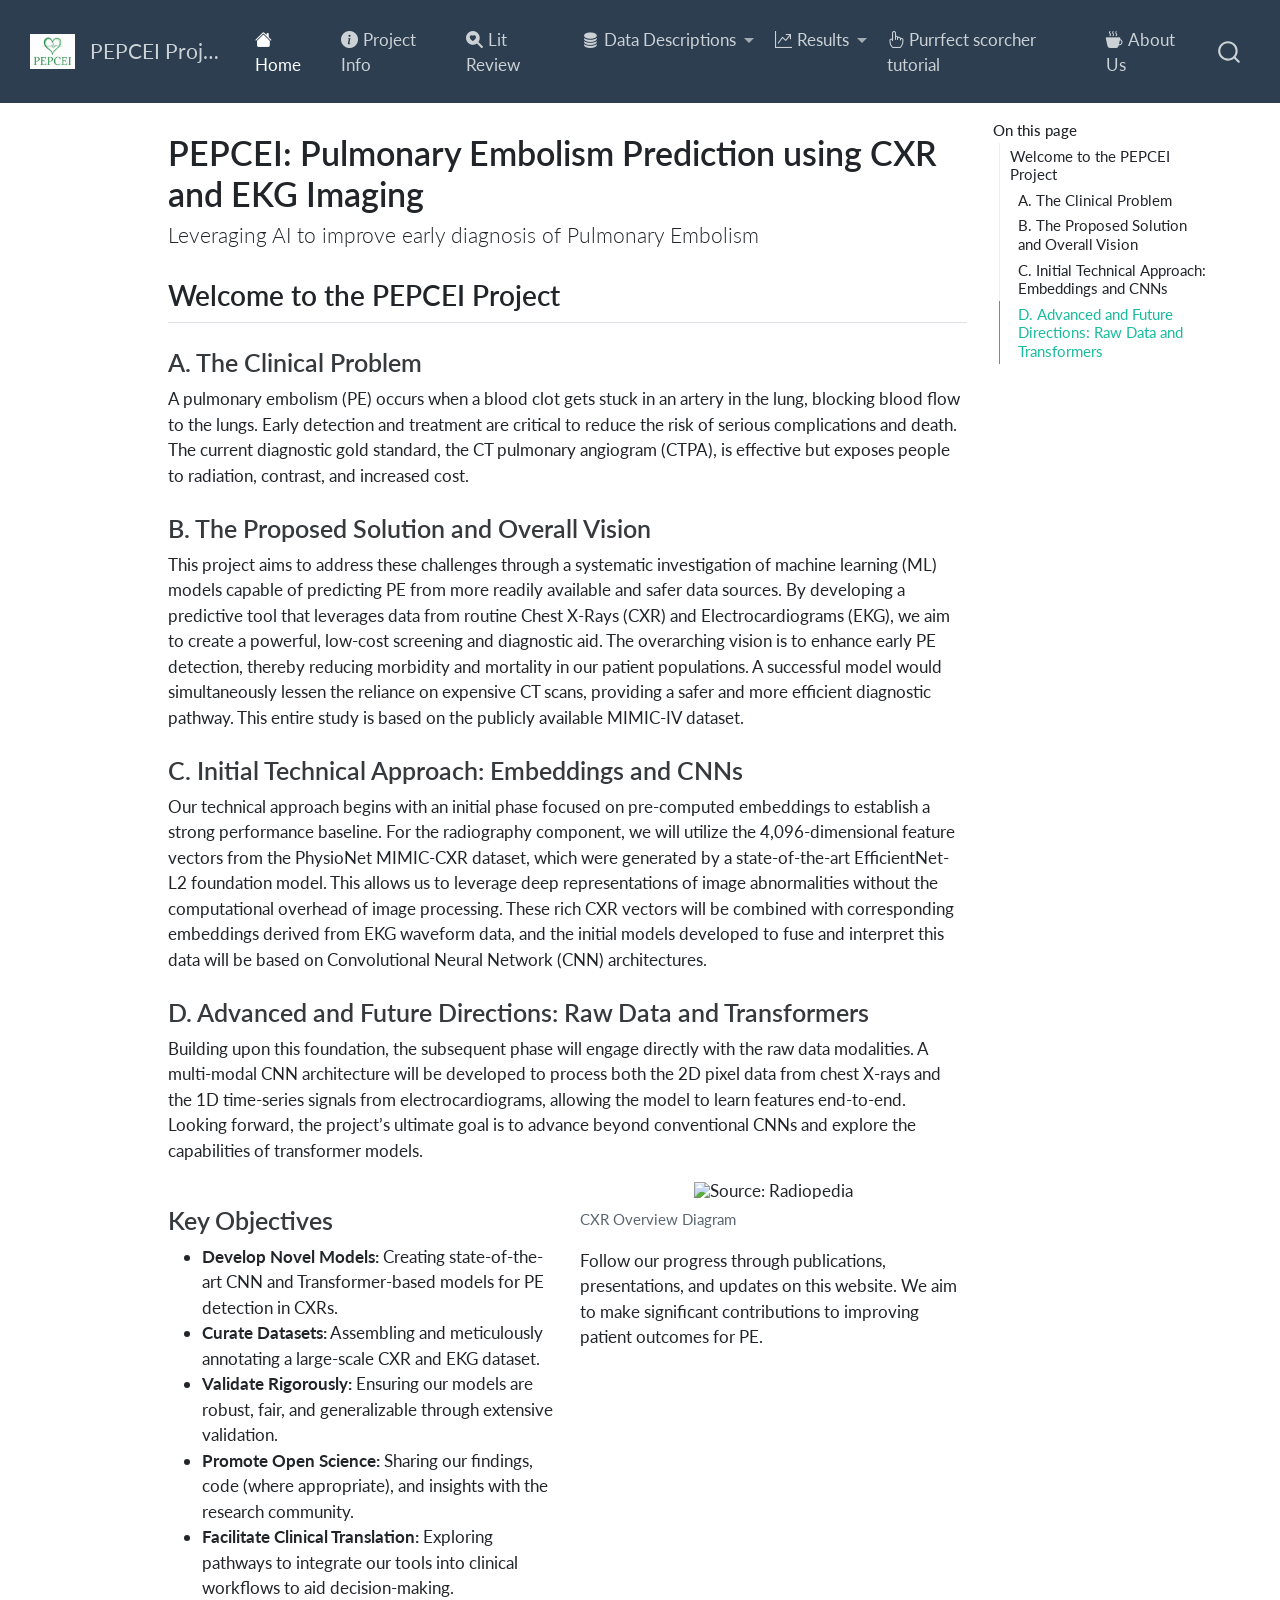
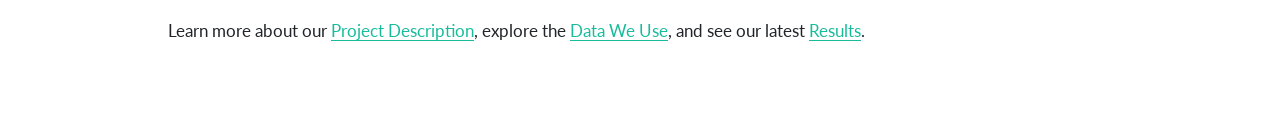
==== commit c83e8e1f: "Built site for gh-pages" ====
--- a/index.html
+++ b/index.html
@@ -200,7 +200,7 @@
 <h2 class="anchored" data-anchor-id="welcome-to-the-pepcei-project">Welcome to the PEPCEI Project</h2>
 <section id="a.-the-clinical-problem" class="level3">
 <h3 class="anchored" data-anchor-id="a.-the-clinical-problem">A. The Clinical Problem</h3>
-<p>Pulmonary Embolism (PE) is a life-threatening condition where rapid and accurate diagnosis is paramount. The current diagnostic gold standard, the CT pulmonary angiogram (CTPA), while effective, presents significant drawbacks. It imposes a considerable financial burden on the healthcare system and exposes patients to high doses of ionizing radiation, which carries a non-trivial risk of malignancy, a critical concern in a population already battling cancer.</p>
+<p>A pulmonary embolism (PE) occurs when a blood clot gets stuck in an artery in the lung, blocking blood flow to the lungs. Early detection and treatment are critical to reduce the risk of serious complications and death. The current diagnostic gold standard, the CT pulmonary angiogram (CTPA), is effective but exposes people to radiation, contrast, and increased cost.</p>
 </section>
 <section id="b.-the-proposed-solution-and-overall-vision" class="level3">
 <h3 class="anchored" data-anchor-id="b.-the-proposed-solution-and-overall-vision">B. The Proposed Solution and Overall Vision</h3>
